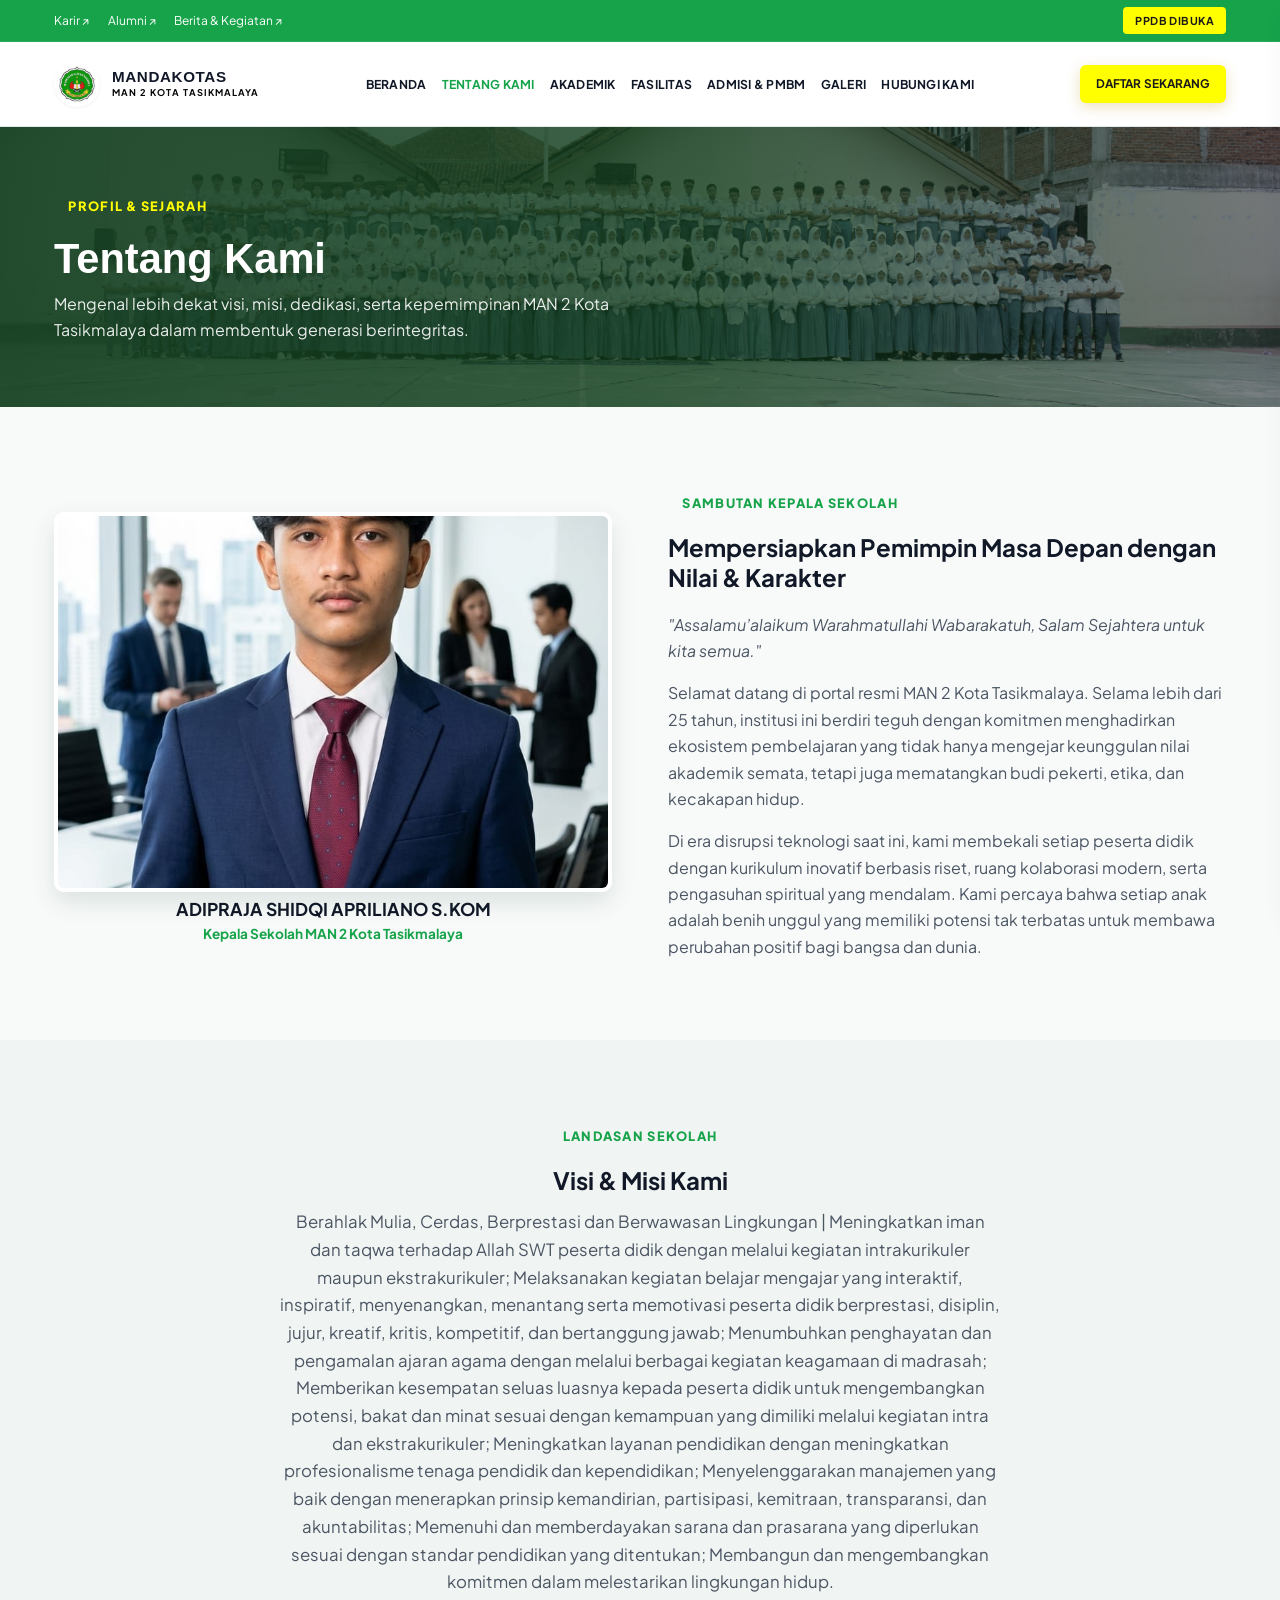
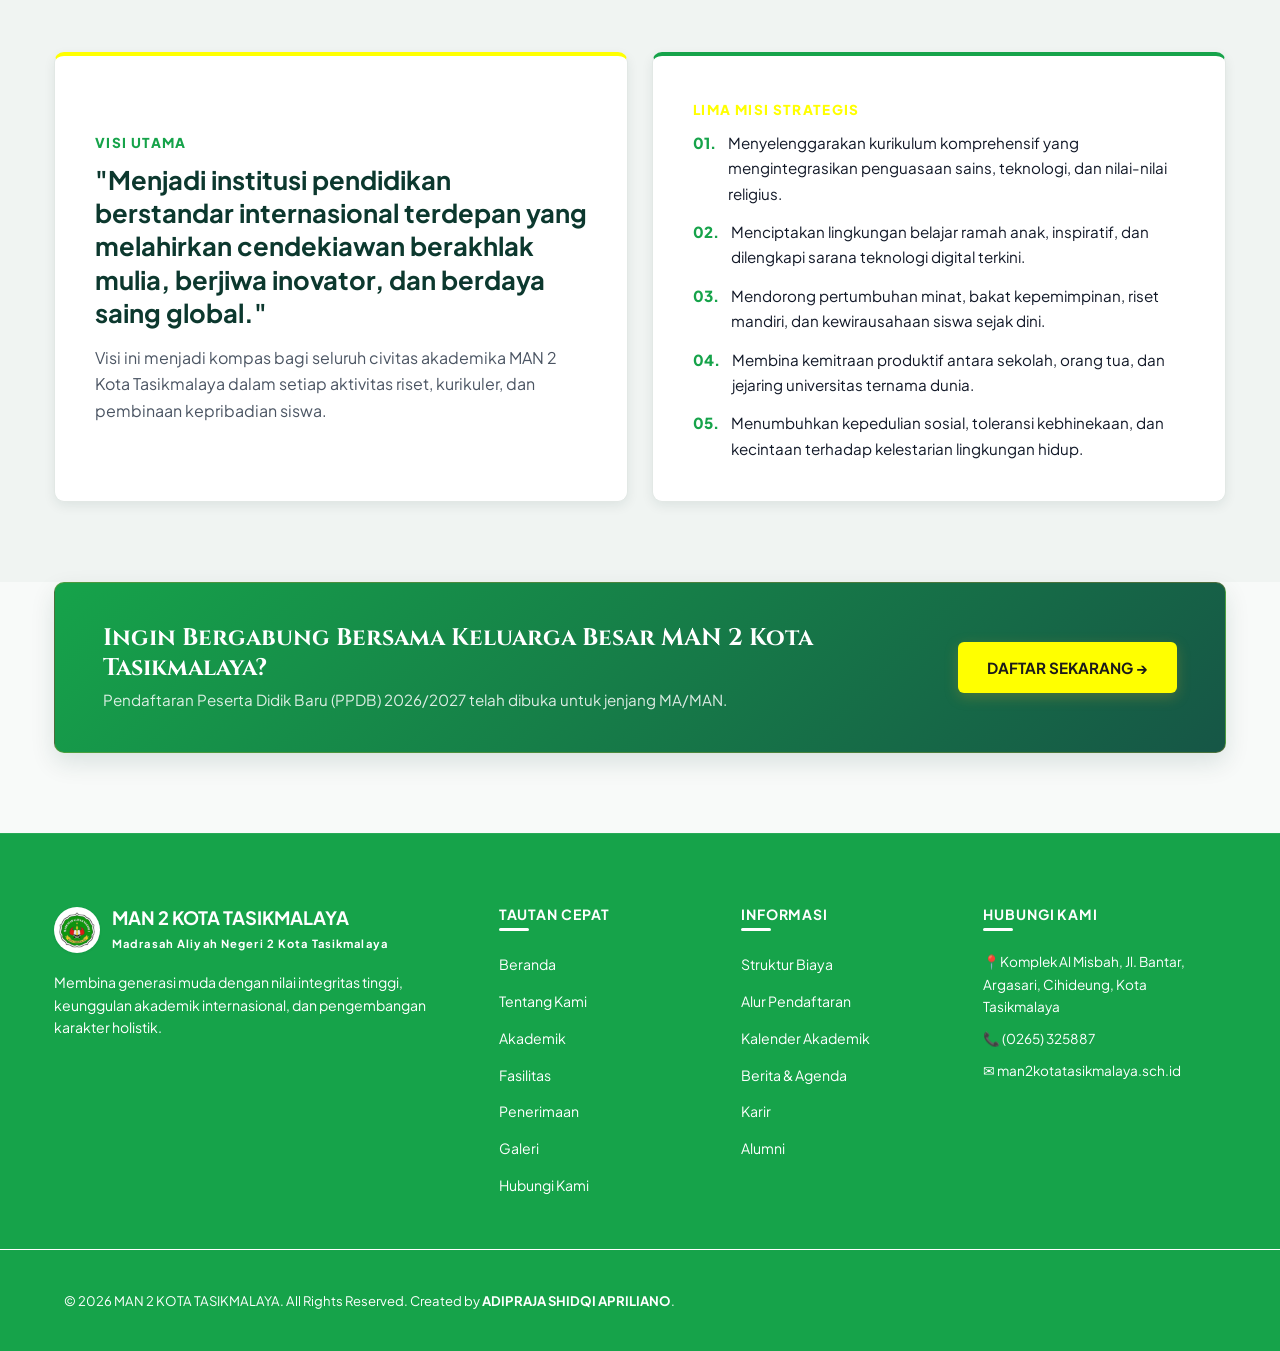
==== about.html @ a09501d5 "Initial commit" ====
<!DOCTYPE html>
<html lang="id">

<head>
  <meta charset="UTF-8">
  <meta name="viewport" content="width=device-width, initial-scale=1.0">
  <title>TENTANG KAMI | MAN 2 KOTA TASIKMALAYA</title>
  <link rel="icon" type="image/x-icon" href="./assets/images/LOGO MAN 2.png">
  <link rel="stylesheet" href="css/style.css">
</head>

<body>

  <!-- Top Bar -->
  <div class="adipraja_topbar">
    <div class="adipraja_container adipraja_topbar_inner">
      <!-- Bagian Kiri -->
      <div class="adipraja_topbar_left">
        <div class="adipraja_topbar_links">
          <a href="./karir.html">Karir ↗</a>
          <a href="./alumni.html">Alumni ↗</a>
          <a href="./galeri.html">Berita & Kegiatan ↗</a>
        </div>
      </div>

      <!-- Bagian Kanan -->
      <div class="adipraja_topbar_right">
        <a href="./penerimaan.html" class="adipraja_topbar_badge">PPDB DIBUKA</a>
      </div>
    </div>
  </div>

  <!-- Header & Navigasi -->
  <header class="adipraja_header" id="adipraja_header">
    <div class="adipraja_container adipraja_navbar">

      <!-- Brand LOGO -->
      <a href="./beranda.html" class="adipraja_brand">
        <div class="logo-icon">
          <img src="./assets/images/LOGO MAN 2.png" alt="LOGO MAN 2">
        </div>
        <div class="adipraja_brand_text">
          <h1>MANDAKOTAS</h1>
          <span>Man 2 Kota Tasikmalaya</span>
        </div>
      </a>

      <!-- Menu Navigasi -->
      <nav class="adipraja_nav_menu">
        <div class="adipraja_nav_item"><a href="./beranda.html" class="adipraja_nav_link">BERANDA</a></div>
        <div class="adipraja_nav_item"><a href="./about.html" class="adipraja_nav_link adipraja_active">TENTANG KAMI</a>
        </div>
        <div class="adipraja_nav_item"><a href="./akademik.html" class="adipraja_nav_link">AKADEMIK</a></div>
        <div class="adipraja_nav_item"><a href="./fasilitas.html" class="adipraja_nav_link">FASILITAS</a></div>
        <div class="adipraja_nav_item"><a href="./penerimaan.html" class="adipraja_nav_link">ADMISI & PMBM</a></div>
        <div class="adipraja_nav_item"><a href="./galeri.html" class="adipraja_nav_link">GALERI</a></div>
        <div class="adipraja_nav_item"><a href="./kontak.html" class="adipraja_nav_link">HUBUNGI KAMI</a></div>
      </nav>

      <div class="adipraja_header_tools">
        <a href="./penerimaan.html" class="adipraja_btn adipraja_btn_accent adipraja_btn_sm">DAFTAR SEKARANG</a>
        <button class="adipraja_mobile_toggle" aria-label="Buka Menu Mobile">
          <svg width="24" height="24" fill="none" stroke="currentColor" viewBox="0 0 24 24">
            <path stroke-width="2" stroke-linecap="round" d="M4 6h16M4 12h16M4 18h16" />
          </svg>
        </button>
      </div>
    </div>
  </header>

  <!-- Mobile Drawer Navigation -->
  <div class="adipraja_drawer_overlay" id="adipraja_drawer_overlay"></div>
  <div class="adipraja_drawer" id="adipraja_mobile_drawer">
    <div class="adipraja_drawer_header">
      <div class="adipraja_brand">
        <div class="logo-icon"><img src="./assets/images/LOGO MAN 2.png" alt="LOGO MAN 2"></div>
        <div class="adipraja_brand_text">
          <h2>MAN 2 KOTA</h2>
          <span>TASIKMALAYA</span>
        </div>
      </div>
      <button id="adipraja_drawer_close" class="adipraja_drawer_close">&times;</button>
    </div>

    <div class="adipraja_drawer_links">
      <a href="./beranda.html" class="adipraja_drawer_link">BERANDA <span>&rarr;</span></a>
      <a href="./about.html" class="adipraja_drawer_link adipraja_active">TENTANG KAMI <span>&rarr;</span></a>
      <a href="./akademik.html" class="adipraja_drawer_link">AKADEMIK <span>&rarr;</span></a>
      <a href="./fasilitas.html" class="adipraja_drawer_link">FASILITAS <span>&rarr;</span></a>
      <a href="./penerimaan.html" class="adipraja_drawer_link">ADMISI & PMBM <span>&rarr;</span></a>
      <a href="./galeri.html" class="adipraja_drawer_link">GALERI <span>&rarr;</span></a>
      <a href="./kontak.html" class="adipraja_drawer_link">HUBUNGI KAMI <span>&rarr;</span></a>
      <a href="./karir.html" class="adipraja_drawer_link">KARIR <span>&rarr;</span></a>
      <a href="./alumni.html" class="adipraja_drawer_link">ALUMNI <span>&rarr;</span></a>
    </div>
  </div>

  <!-- Page Banner -->
  <section class="adipraja_hero" style="min-height:280px;padding:3rem 0;">
    <div class="adipraja_hero_slide adipraja_active" style="background-image: url('./assets/images/1.JPG');">
    </div>
    <div class="adipraja_hero_overlay"></div>
    <div class="adipraja_container" style="position:relative;z-index:2;">
      <span class="adipraja_badge_tag adipraja_badge_hero">PROFIL & SEJARAH</span>
      <h1 class="adipraja_hero_title" style="font-size:2.6rem;margin-bottom:0.5rem;">Tentang Kami</h1>
      <p style="color:#ffffffe6;max-width:600px;">
        Mengenal lebih dekat visi, misi, dedikasi, serta kepemimpinan MAN 2 Kota Tasikmalaya dalam membentuk generasi
        berintegritas.
      </p>
    </div>
  </section>

  <!-- Sambutan Kepala Sekolah -->
  <section class="adipraja_section">
    <div class="adipraja_container">
      <div class="adipraja_welcome_grid">

        <div class="adipraja_welcome_visual">
          <img src="./assets/images/CIO.jpeg" alt="Kepala sekolah MAN 2 Kota Tasikmalaya" class="adipraja_welcome_img">
          <div style="margin-top:1rem;text-align:center;">
            <h4 style="font-size:1.1rem;margin-bottom:0.2rem;">ADIPRAJA SHIDQI APRILIANO S.KOM</h4>
            <p class="adipraja_principal_role">Kepala Sekolah MAN 2 Kota Tasikmalaya</p>
          </div>
        </div>

        <div>
          <span class="adipraja_badge_tag">SAMBUTAN KEPALA SEKOLAH</span>
          <h2 class="adipraja_section_title" style="text-align:left;margin-bottom:1.25rem;">Mempersiapkan Pemimpin Masa
            Depan dengan Nilai & Karakter</h2>
          <p>
            <em>"Assalamu’alaikum Warahmatullahi Wabarakatuh, Salam Sejahtera untuk kita semua."</em>
          </p>
          <p>
            Selamat datang di portal resmi MAN 2 Kota Tasikmalaya. Selama lebih dari 25 tahun, institusi ini berdiri
            teguh dengan komitmen menghadirkan ekosistem pembelajaran yang tidak hanya mengejar keunggulan nilai
            akademik semata, tetapi juga mematangkan budi pekerti, etika, dan kecakapan hidup.
          </p>
          <p>
            Di era disrupsi teknologi saat ini, kami membekali setiap peserta didik dengan kurikulum inovatif berbasis
            riset, ruang kolaborasi modern, serta pengasuhan spiritual yang mendalam. Kami percaya bahwa setiap anak
            adalah benih unggul yang memiliki potensi tak terbatas untuk membawa perubahan positif bagi bangsa dan
            dunia.
          </p>
        </div>
      </div>
    </div>
  </section>

  <!-- Visi & Misi -->
  <section class="adipraja_section adipraja_section_muted">
    <div class="adipraja_container">
      <div class="adipraja_section_header">
        <span class="adipraja_badge_tag">LANDASAN SEKOLAH</span>
        <h2 class="adipraja_section_title">Visi & Misi Kami</h2>
        <p class="adipraja_section_subtitle">Berahlak Mulia, Cerdas, Berprestasi dan Berwawasan Lingkungan |
          Meningkatkan iman dan taqwa terhadap Allah SWT peserta didik dengan melalui kegiatan intrakurikuler maupun
          ekstrakurikuler;
          Melaksanakan kegiatan belajar mengajar yang interaktif, inspiratif, menyenangkan, menantang serta memotivasi
          peserta didik berprestasi, disiplin, jujur, kreatif, kritis, kompetitif, dan bertanggung jawab;
          Menumbuhkan penghayatan dan pengamalan ajaran agama dengan melalui berbagai kegiatan keagamaan di madrasah;
          Memberikan kesempatan seluas luasnya kepada peserta didik untuk mengembangkan potensi, bakat dan minat sesuai
          dengan kemampuan yang dimiliki melalui kegiatan intra dan ekstrakurikuler;
          Meningkatkan layanan pendidikan dengan meningkatkan profesionalisme tenaga pendidik dan kependidikan;
          Menyelenggarakan manajemen yang baik dengan menerapkan prinsip kemandirian, partisipasi, kemitraan,
          transparansi, dan akuntabilitas;
          Memenuhi dan memberdayakan sarana dan prasarana yang diperlukan sesuai dengan standar pendidikan yang
          ditentukan;
          Membangun dan mengembangkan komitmen dalam melestarikan lingkungan hidup.
        </p>
      </div>

      <div class="adipraja_form_grid" style="align-items:stretch;">

        <!-- Visi Card -->
        <div class="adipraja_form_card adipraja_vision_card">
          <span class="adipraja_card_kicker_accent">VISI UTAMA</span>
          <h3 class="adipraja_vision_title">
            "Menjadi institusi pendidikan berstandar internasional terdepan yang melahirkan cendekiawan berakhlak mulia,
            berjiwa inovator, dan berdaya saing global."
          </h3>
          <p>
            Visi ini menjadi kompas bagi seluruh civitas akademika MAN 2 Kota Tasikmalaya dalam setiap aktivitas riset,
            kurikuler, dan pembinaan kepribadian siswa.
          </p>
        </div>

        <!-- Misi Card -->
        <div class="adipraja_form_card adipraja_card_top_primary">
          <span class="adipraja_card_kicker_heading">LIMA MISI STRATEGIS</span>
          <ul style="display:flex;flex-direction:column;gap:0.85rem;margin-top:0.5rem;">
            <li style="display:flex;gap:0.75rem;font-size:0.95rem;">
              <span class="adipraja_mission_number">01.</span>
              <span>Menyelenggarakan kurikulum komprehensif yang mengintegrasikan penguasaan sains, teknologi, dan
                nilai-nilai religius.</span>
            </li>
            <li style="display:flex;gap:0.75rem;font-size:0.95rem;">
              <span class="adipraja_mission_number">02.</span>
              <span>Menciptakan lingkungan belajar ramah anak, inspiratif, dan dilengkapi sarana teknologi digital
                terkini.</span>
            </li>
            <li style="display:flex;gap:0.75rem;font-size:0.95rem;">
              <span class="adipraja_mission_number">03.</span>
              <span>Mendorong pertumbuhan minat, bakat kepemimpinan, riset mandiri, dan kewirausahaan siswa sejak
                dini.</span>
            </li>
            <li style="display:flex;gap:0.75rem;font-size:0.95rem;">
              <span class="adipraja_mission_number">04.</span>
              <span>Membina kemitraan produktif antara sekolah, orang tua, dan jejaring universitas ternama
                dunia.</span>
            </li>
            <li style="display:flex;gap:0.75rem;font-size:0.95rem;">
              <span class="adipraja_mission_number">05.</span>
              <span>Menumbuhkan kepedulian sosial, toleransi kebhinekaan, dan kecintaan terhadap kelestarian lingkungan
                hidup.</span>
            </li>
          </ul>
        </div>
      </div>
    </div>
  </section>

  <!-- CTA Banner -->
  <section class="adipraja_section" style="padding-top:0;">
    <div class="adipraja_container">
      <div class="adipraja_penerimaan_banner">
        <div class="adipraja_penerimaan_banner_left">
          <div class="adipraja_penerimaan_text">
            <h3>Ingin Bergabung Bersama Keluarga Besar MAN 2 Kota Tasikmalaya?</h3>
            <p>Pendaftaran Peserta Didik Baru (PPDB) 2026/2027 telah dibuka untuk jenjang MA/MAN.</p>
          </div>
        </div>
        <a href="./penerimaan.html" class="adipraja_btn adipraja_btn_accent">DAFTAR SEKARANG &rarr;</a>
      </div>
    </div>
  </section>

  <!-- Footer -->
  <footer class="adipraja_footer" id="adipraja_footer">
    <div class="adipraja_container">
      <div class="adipraja_footer_grid">
        <div class="adipraja_footer_brand">
          <div style="display:flex;align-items:center;gap:0.75rem;margin-bottom:1rem;">
            <div class="logo-icon">
              <img src="./assets/images/LOGO MAN 2.png" alt="LOGO MAN 2">
            </div>
            <div>
              <h3 style="margin:0;font-size:1.15rem;">MAN 2 KOTA TASIKMALAYA</h3>
              <span class="adipraja_footer_tagline">Madrasah Aliyah Negeri 2 Kota Tasikmalaya</span>
            </div>
          </div>
          <p>Membina generasi muda dengan nilai integritas tinggi, keunggulan akademik internasional, dan pengembangan
            karakter holistik.</p>
        </div>

        <div>
          <h4 class="adipraja_footer_title">TAUTAN CEPAT</h4>
          <ul class="adipraja_footer_links">
            <li><a href="./beranda.html">Beranda</a></li>
            <li><a href="./about.html">Tentang Kami</a></li>
            <li><a href="./akademik.html">Akademik</a></li>
            <li><a href="./fasilitas.html">Fasilitas</a></li>
            <li><a href="./penerimaan.html">Penerimaan</a></li>
            <li><a href="./galeri.html">Galeri</a></li>
            <li><a href="./kontak.html">Hubungi Kami</a></li>
          </ul>
        </div>

        <div>
          <h4 class="adipraja_footer_title">INFORMASI</h4>
          <ul class="adipraja_footer_links">
            <li><a href="./penerimaan.html">Struktur Biaya</a></li>
            <li><a href="./penerimaan.html">Alur Pendaftaran</a></li>
            <li><a href="./akademik.html">Kalender Akademik</a></li>
            <li><a href="./galeri.html">Berita & Agenda</a></li>
            <li><a href="./karir.html">Karir</a></li>
            <li><a href="./alumni.html">Alumni</a></li>
          </ul>
        </div>

        <div>
          <h4 class="adipraja_footer_title">HUBUNGI KAMI</h4>
          <p style="font-size:0.85rem;color:#ffffff;margin-bottom:0.6rem;">&#128205;Komplek Al Misbah, Jl. Bantar,
            Argasari, Cihideung, Kota Tasikmalaya</p>
          <p style="font-size:0.85rem;color:#ffffff;margin-bottom:0.6rem;">&#128222; (0265) 325887</p>
          <p style="font-size:0.85rem;color:#ffffff;">&#9993; man2kotatasikmalaya.sch.id</p>
        </div>
      </div>
    </div>

    <div class="adipraja_footer_bottom">
      <div class="adipraja_container adipraja_footer_bottom_inner">
        <div>&copy; 2026 MAN 2 KOTA TASIKMALAYA. All Rights Reserved. Created by <strong>ADIPRAJA SHIDQI
            APRILIANO</strong>.</div>
      </div>
    </div>
  </footer>

  <!-- Form Success Modal -->
  <div class="adipraja_modal_backdrop" id="adipraja_success_modal">
    <div class="adipraja_modal_box">
      <div class="adipraja_modal_icon">&#10004;</div>
      <h3 id="adipraja_modal_title" style="margin-bottom:0.75rem;">Berhasil!</h3>
      <p id="adipraja_modal_msg" class="adipraja_modal_message"></p>
      <button class="adipraja_btn adipraja_btn_primary" id="adipraja_modal_close_btn">Tutup</button>
    </div>
  </div>

  <script src="js/script.js"></script>
</body>

</html>
---- css/style.css ----
/*  GOOGLE FONTS */
@import url('https://fonts.googleapis.com/css2?family=Plus+Jakarta+Sans:wght@300;400;500;600;700;800&family=Cinzel:wght@600;700;800&display=swap');

/* RESET DASAR */
*,
*::before,
*::after {
  box-sizing: border-box;
  margin: 0;
  padding: 0;
}

html {
  scroll-behavior: smooth;
}

body {
  font-family: 'Plus Jakarta Sans', -apple-system, BlinkMacSystemFont, "Segoe UI", Roboto, sans-serif;
  background-color: #f8faf9;
  color: #111827;
  line-height: 1.65;
  transition: all 0.25s ease;
  overflow-x: hidden;
  display: flex;
  flex-direction: column;
  min-height: 100vh;
}

h1,
h2,
h3,
h4,
h5,
h6 {
  color: #111827;
  line-height: 1.25;
  font-weight: 700;
}

.adipraja_serif {
  font-family: 'Cinzel', serif;
}

p {
  color: #4b5563;
  margin-bottom: 1rem;
}

p:last-child {
  margin-bottom: 0;
}

a {
  color: #16a34a;
  text-decoration: none;
  transition: all 0.25s ease;
}

a:hover {
  color: #c1c42b;
}

img {
  max-width: 100%;
  height: auto;
  display: block;
}

ul,
ol {
  list-style: none;
}

/* CONTAINER & LAYOUT UTILITIES */
.adipraja_container {
  width: 100%;
  max-width: 1220px;
  margin-left: auto;
  margin-right: auto;
  padding-left: 1.5rem;
  padding-right: 1.5rem;
}

.adipraja_section {
  padding: 5rem 0;
  position: relative;
}

.adipraja_section_muted {
  background-color: #f0f4f2;
}

.adipraja_section_header {
  text-align: center;
  max-width: 720px;
  margin: 0 auto 3.5rem;
}

.adipraja_badge_tag {
  display: inline-block;
  font-size: 0.8rem;
  font-weight: 800;
  text-transform: uppercase;
  letter-spacing: 0.1em;
  color: #16a34a;
  padding: 0.35rem 0.9rem;
  border-radius: 9999px;
  margin-bottom: 0.75rem;
}

.adipraja_section_title {
  font-size: 10;
  margin-bottom: 0.85rem;
  font-weight: 700;
}

.adipraja_section_subtitle {
  font-size: 1.05rem;
  color: #4b5563;
}

/* TOMBOL (BUTTONS)  */
.adipraja_btn {
  display: inline-flex;
  align-items: center;
  justify-content: center;
  gap: 0.5rem;
  padding: 0.75rem 1.75rem;
  font-size: 0.95rem;
  font-weight: 700;
  border-radius: 6px;
  border: 1px solid transparent;
  cursor: pointer;
  transition: all 0.25s ease;
  text-decoration: none;
  white-space: nowrap;
}

.adipraja_btn_primary {
  background: #16a34a;
  color: #ffffff;
  box-shadow: 0 4px 14px #0c382e40;
}

.adipraja_btn_primary:hover {
  background: #165646;
  color: #ffffff;
  transform: translateY(-2px);
  box-shadow: 0 6px 18px #95970059;
}

.adipraja_btn_accent {
  background: #Ffff00;
  color: #1b1a1a;
  box-shadow: 0 4px 14px #c59b274d;
}

.adipraja_btn_accent:hover {
  background: #ccc016;
  color: #1b1a1a;
  transform: translateY(-2px);
  box-shadow: 0 6px 18px #c59b2766;
}

.adipraja_btn_outline {
  background: transparent;
  border: 2px solid #ffffff;
  color: #ffffff;
}

.adipraja_btn_outline:hover {
  background: #ffffff;
  color: #16a34a;
  transform: translateY(-2px);
}

.adipraja_btn_outline_dark {
  background: transparent;
  border: 2px solid #e2e8e5;
  color: #111827;
}

.adipraja_btn_outline_dark:hover {
  border-color: #16a34a;
  color: #16a34a;
  background: #e8f3ef;
}

.adipraja_btn_sm {
  padding: 0.45rem 1.1rem;
  font-size: 0.85rem;
}


/* TOP BAR */
.adipraja_topbar {
  background: #16a34a;
  color: #ffffffd9;
  font-size: 0.75rem;
  padding: 0.45rem 0;
  border-bottom: 1px solid #ffffff14;
}

.adipraja_topbar_inner {
  display: flex;
  justify-content: space-between;
  align-items: center;
  flex-wrap: nowrap;
  gap: 1.5rem;
}

.adipraja_topbar_left,
.adipraja_topbar_right {
  display: flex;
  align-items: center;
  flex-wrap: nowrap;
}

.adipraja_topbar_left {
  gap: 1.15rem;
  flex: 1 1 auto;
  min-width: 0;
  overflow: hidden;
}

.adipraja_topbar_right {
  gap: 1rem;
  flex: 0 0 auto;
}

.adipraja_topbar_item {
  display: flex;
  align-items: center;
  gap: 0.45rem;
  color: #1b1a1a;
  min-width: 0;
  white-space: nowrap;
}

.adipraja_topbar_item svg {
  color: #Ffff00;
  flex-shrink: 0;
}

.adipraja_topbar_left .adipraja_topbar_item+.adipraja_topbar_item {
  padding-left: 1.1rem;
  border-left: 1px solid #ffffff24;
}

/* Alamat panjang dipotong rapi dengan elipsis, tetap satu baris */
.adipraja_topbar_left .adipraja_topbar_item:last-child {
  min-width: 0;
  overflow: hidden;
}

.adipraja_topbar_left .adipraja_topbar_item:last-child span {
  display: block;
  min-width: 0;
  overflow: hidden;
  text-overflow: ellipsis;
  white-space: nowrap;
}

.adipraja_topbar_links {
  display: flex;
  align-items: center;
  gap: 1.1rem;
}

.adipraja_topbar_links a {
  color: #ffffff;
  font-size: 0.75rem;
  white-space: nowrap;
}

.adipraja_topbar_links a:hover {
  color: #c1c42b;
}

.adipraja_topbar_badge {
  background: #Ffff00;
  color: #1b1a1a;
  padding: 0.28rem 0.75rem;
  font-weight: 700;
  font-size: 0.68rem;
  letter-spacing: 0.04em;
  white-space: nowrap;
  border-radius: 4px;
}

.adipraja_topbar_badge:hover {
  background: #c1c42b;
  color: #1b1a1a;
}


/* MAIN NAVIGATION HEADER */
.adipraja_header {
  position: sticky;
  top: 0;
  z-index: 1000;
  background: #fffffff5;
  backdrop-filter: blur(10px);
  -webkit-backdrop-filter: blur(10px);
  border-bottom: 1px solid #e2e8e5;
  transition: all 0.25s ease;
}

.adipraja_header.adipraja_scrolled {
  box-shadow: 0 4px 12px #0c382e14;
}

.adipraja_navbar {
  display: flex;
  align-items: center;
  justify-content: space-between;
  gap: 0.9rem;
  height: 84px;
}

/* Logo & Brand */
.adipraja_brand {
  display: flex;
  align-items: center;
  gap: 0.75rem;
  text-decoration: none;
  flex-shrink: 0;
}

.logo-icon {
  width: 46px;
  height: 46px;
  flex-shrink: 0;
  padding: 3px;
  background: #ffffff;
  border: #ffffff;
  border-radius: 9999px;
  display: flex;
  align-items: center;
  justify-content: center;
  overflow: hidden;
  box-shadow: 0 1px 3px #0000000f;
}

.logo-icon img {
  width: 100%;
  height: 100%;
  object-fit: contain;
}

.adipraja_logo_crest {
  width: 48px;
  height: 48px;
  background: linear-gradient(135deg, #16a34a, #165646);
  border: 2px solid #c1c42b;
  border-radius: 6px;
  display: flex;
  align-items: center;
  justify-content: center;
  color: #c1c42b;
  font-weight: 800;
  font-size: 1.5rem;
  box-shadow: 0 1px 3px #0000000f;
  flex-shrink: 0;
}

.adipraja_brand_text h1,
.adipraja_brand_text h2 {
  font-size: 0.95rem;
  font-weight: 900;
  letter-spacing: 0.04em;
  line-height: 1.15;
  font-family: sans-serif;
}

.adipraja_brand_text span {
  display: block;
  font-size: 0.58rem;
  font-weight: 700;
  color: #050505;
  letter-spacing: 0.11em;
  text-transform: uppercase;
  white-space: nowrap;
}

/* Menu Navigasi  */
.adipraja_nav_menu {
  display: flex;
  align-items: center;
  gap: 0.95rem;
  flex: 0 1 auto;
}

.adipraja_nav_item {
  position: relative;
}

.adipraja_nav_link {
  font-size: 0.76rem;
  font-weight: 700;
  text-transform: uppercase;
  letter-spacing: 0.02em;
  color: #111827;
  padding: 0.5rem 0;
  position: relative;
  white-space: nowrap;
  display: inline-block;
}

.adipraja_nav_link::after {
  content: '';
  position: absolute;
  bottom: 0;
  left: 0;
  width: 0;
  height: 2.5px;
  transition: width 0.25s ease;
  border-radius: 9999px;
}

.adipraja_nav_link:hover,
.adipraja_nav_link.adipraja_active {
  color: #16a34a;
}

.adipraja_nav_link:hover::after,
.adipraja_nav_link.adipraja_active::after {
  width: 100%;
}

.adipraja_header_tools {
  display: flex;
  align-items: center;
  gap: 0.65rem;
  flex-shrink: 0;
}

.adipraja_header_tools .adipraja_btn {
  padding: 0.5rem 0.9rem;
  font-size: 0.74rem;
  letter-spacing: 0.01em;
}

.adipraja_mobile_toggle {
  display: none;
  background: none;
  border: none;
  color: #111827;
  font-size: 1.5rem;
  cursor: pointer;
  padding: 0.4rem;
}

/* Mobile Drawer Navigasi */
.adipraja_drawer_overlay {
  display: none;
  position: fixed;
  inset: 0;
  background: #0000008c;
  backdrop-filter: blur(4px);
  z-index: 1500;
  opacity: 0;
  transition: opacity 0.3s ease;
}

.adipraja_drawer {
  position: fixed;
  top: 0;
  right: -300px;
  width: 280px;
  height: 100vh;
  background: #ffffff;
  z-index: 1600;
  padding: 2rem 1.5rem;
  box-shadow: 0 20px 35px #0c382e29;
  transition: right 0.3s ease;
  display: flex;
  flex-direction: column;
  overflow-y: auto;
}

.adipraja_drawer.adipraja_open {
  right: 0;
}

.adipraja_drawer_overlay.adipraja_open {
  display: block;
  opacity: 1;
}

.adipraja_drawer_header {
  display: flex;
  justify-content: space-between;
  align-items: center;
  gap: 0.75rem;
  padding-bottom: 1.25rem;
  border-bottom: 1px solid #e2e8e5;
  margin-bottom: 1.5rem;
}

.adipraja_drawer .logo-icon {
  width: 40px;
  height: 40px;
}

.adipraja_drawer .adipraja_brand_text h2 {
  font-size: 0.95rem;
  letter-spacing: 0.03em;
}

.adipraja_drawer .adipraja_brand_text span {
  font-size: 0.58rem;
  letter-spacing: 0.1em;
}

.adipraja_drawer_links {
  display: flex;
  flex-direction: column;
  gap: 0.75rem;
}

.adipraja_drawer_link {
  font-size: 1rem;
  font-weight: 700;
  color: #111827;
  padding: 0.6rem 0;
  border-bottom: 1px solid #edf2ef;
  display: flex;
  justify-content: space-between;
  align-items: center;
}

.adipraja_drawer_link.adipraja_active {
  color: #c1c42b;
}


/* HERO SECTION & CAROUSEL */
.adipraja_hero {
  position: relative;
  background-color: #07241d;
  color: #ffffff;
  min-height: 560px;
  display: flex;
  align-items: center;
  overflow: hidden;
}

.adipraja_hero_slide {
  position: absolute;
  inset: 0;
  background-size: cover;
  background-position: center;
  opacity: 0;
  transition: opacity 1s ease-in-out;
}

.adipraja_hero_slide.adipraja_active {
  opacity: 1;
}

.adipraja_hero_overlay {
  position: absolute;
  inset: 0;
  background: linear-gradient(90deg, #174222eb 0%, #0c3812bf 55%, #00000066 100%);
  z-index: 1;
}

.adipraja_hero_subtitle {
  font-size: 14px;
  font-weight: 500;
  color: #ffffffd9;
  margin-bottom: 40px;
  letter-spacing: 0.5px;
}

.adipraja_hero_content {
  position: relative;
  z-index: 2;
  max-width: 680px;
  padding: 5rem 0;
}

.adipraja_hero_title {
  font-family: sans-serif;
  font-size: clamp(2.4rem, 4.5vw, 3.8rem);
  font-weight: 650;
  line-height: 1.15;
  color: #ffffff;
  margin-bottom: 1.25rem;
}

.adipraja_hero_title span {
  color: #c1c42b;
}

.adipraja_hero_desc {
  font-size: 1.12rem;
  color: #ffffffe6;
  margin-bottom: 2.25rem;
  line-height: 1.7;
}

.adipraja_carousel_arrow {
  position: absolute;
  top: 50%;
  transform: translateY(-50%);
  z-index: 3;
  width: 48px;
  height: 48px;
  border-radius: 9999px;
  background: #ffffff33;
  border: 1px solid #ffffff4d;
  color: #ffffff;
  display: flex;
  align-items: center;
  justify-content: center;
  cursor: pointer;
  transition: all 0.25s ease;
}

.adipraja_carousel_arrow:hover {
  background: #c1c42b;
  border-color: #c1c42b;
}

.adipraja_carousel_prev {
  left: 1.5rem;
}

.adipraja_carousel_next {
  right: 1.5rem;
}

.adipraja_carousel_dots {
  position: absolute;
  bottom: 1.75rem;
  left: 50%;
  transform: translateX(-50%);
  z-index: 3;
  display: flex;
  gap: 0.5rem;
}

.adipraja_dot {
  width: 12px;
  height: 12px;
  border-radius: 9999px;
  background: #ffffff66;
  cursor: pointer;
  transition: all 0.25s ease;
}

.adipraja_dot.adipraja_active {
  background: #c1c42b;
  width: 28px;
}

/* FLOATING KEY FEATURES BAR */
.adipraja_features_bar {
  margin-top: -40px;
  position: relative;
  z-index: 10;
  margin-bottom: 3rem;
}

.adipraja_features_bar_grid {
  display: grid;
  grid-template-columns: repeat(5, minmax(0, 1fr));
  align-items: stretch;
  width: 100%;
}

.adipraja_feature_icon {
  width: 44px;
  height: 44px;
  color: #16a34a;
  margin-bottom: 0.75rem;
}

.adipraja_feature_title {
  font-size: 0.95rem;
  font-weight: 700;
  color: #111827;
  margin-bottom: 0.25rem;
}

.adipraja_feature_desc {
  font-size: 0.78rem;
  color: #4b5563;
  line-height: 1.4;
  margin: 0;
}


/* WELCOME / PROFIL SINGKAT SECTION */
.adipraja_welcome_grid {
  display: grid;
  grid-template-columns: 1fr 1fr;
  gap: 3.5rem;
  align-items: center;
}

.adipraja_welcome_visual {
  position: relative;
}

.adipraja_welcome_img {
  border-radius: 10px;
  box-shadow: 0 10px 25px #0c382e1f;
  border: 4px solid #ffffff;
  width: 100%;
  height: 380px;
  object-fit: cover;
  transform: translateY(10px);
}

.adipraja_welcome_content h4 {
  color: #16a34a;
  font-size: 0.88rem;
  text-transform: uppercase;
  letter-spacing: 0.1em;
  margin-bottom: 0.5rem;
}

.adipraja_welcome_content h2 {
  font-family: sans-serif;
  font-size: 2.2rem;
  margin-bottom: 1.25rem;
}

.adipraja_stats_row {
  display: grid;
  grid-template-columns: repeat(4, minmax(0, 1fr));
  gap: 1rem;
  margin: 2rem 0;
  padding: 1.5rem 0;
  border-top: 1px solid #e2e8e5;
  border-bottom: 1px solid #e2e8e5;
}

.adipraja_stat_item {
  text-align: center;
}

.adipraja_stat_number {
  font-size: 1.8rem;
  font-weight: 800;
  color: #16a34a;
  line-height: 1.1;
  font-family: 'Cinzel', serif;
}

.adipraja_stat_title {
  font-size: 0.78rem;
  font-weight: 600;
  color: #4b5563;
  text-transform: uppercase;
}


/* AKADEMIK / KURIKULUM GRID */
.adipraja_akademik_layout {
  display: grid;
  grid-template-columns: 2fr 1fr;
  gap: 2rem;
  align-items: stretch;
}

.adipraja_akademik_grid {
  display: grid;
  grid-template-columns: repeat(2, minmax(0, 1fr));
  gap: 1.5rem;
}

.adipraja_akademik_card {
  background: #ffffff;
  border: 1px solid #e2e8e5;
  border-radius: 10px;
  padding: 1.75rem;
  box-shadow: 0 1px 3px #0000000f;
  transition: all 0.25s ease;
  display: flex;
  flex-direction: column;
}

.adipraja_akademik_card:hover {
  transform: translateY(-4px);
  border-color: #16a34a;
  box-shadow: 0 4px 12px #0c382e14;
}

.adipraja_card_icon {
  width: 48px;
  height: 48px;
  background: #e8f3ef;
  border-radius: 6px;
  color: #16a34a;
  display: flex;
  align-items: center;
  justify-content: center;
  margin-bottom: 1rem;
}

.adipraja_akademik_title {
  font-size: 1.15rem;
  font-weight: 700;
  margin-bottom: 0.5rem;
}

.adipraja_side_promo {
  background: #16a34a;
  color: #ffffff;
  border-radius: 10px;
  overflow: hidden;
  display: flex;
  flex-direction: column;
  box-shadow: 0 10px 25px #0c382e1f;
}

.adipraja_side_promo_img {
  width: 100%;
  height: 220px;
  object-fit: cover;
}

.adipraja_side_promo_body {
  padding: 1.75rem;
  text-align: center;
  flex-grow: 1;
  display: flex;
  flex-direction: column;
  justify-content: center;
}

.adipraja_side_promo_body h3 {
  color: #ffffff;
  font-size: 1.3rem;
  margin-bottom: 0.5rem;
}

.adipraja_side_promo_body p {
  color: #ffffffd9;
  font-size: 0.9rem;
  margin: 0;
}


/* FASILITAS GRID */
.adipraja_fasilitas_grid {
  display: grid;
  grid-template-columns: repeat(4, minmax(0, 1fr));
  gap: 1.5rem;
  margin-bottom: 2rem;
}

.adipraja_facility_card {
  background: #ffffff;
  border: 1px solid #e2e8e5;
  border-radius: 10px;
  overflow: hidden;
  box-shadow: 0 1px 3px #0000000f;
  transition: all 0.25s ease;
}

.adipraja_facility_card:hover {
  transform: translateY(-5px);
  box-shadow: 0 10px 25px #0c382e1f;
}

.adipraja_facility_img_wrap {
  position: relative;
  height: 180px;
  overflow: hidden;
}

.adipraja_facility_img_wrap img {
  width: 100%;
  height: 100%;
  object-fit: cover;
  transition: transform 0.4s ease;
}

.adipraja_facility_card:hover .adipraja_facility_img_wrap img {
  transform: scale(1.08);
}

.adipraja_facility_body {
  padding: 1.25rem;
}

.adipraja_facility_title {
  font-size: 1.05rem;
  margin-bottom: 0.35rem;
}

.adipraja_facility_text {
  font-size: 0.85rem;
  color: #4b5563;
  line-height: 1.5;
  margin: 0;
}


/* KEHIDUPAN SISWA / GALERI ROW */
.adipraja_galeri_row {
  display: grid;
  grid-template-columns: repeat(5, minmax(0, 1fr));
  gap: 1rem;
  margin-bottom: 2rem;
}

.adipraja_galeri_thumb {
  height: 160px;
  border-radius: 6px;
  overflow: hidden;
  position: relative;
  cursor: pointer;
  box-shadow: 0 1px 3px #0000000f;
}

.adipraja_galeri_thumb img {
  width: 100%;
  height: 100%;
  object-fit: cover;
  transition: transform 0.3s ease;
}

.adipraja_galeri_thumb:hover img {
  transform: scale(1.1);
}

.adipraja_galeri_overlay {
  position: absolute;
  inset: 0;
  background: #0c382eb3;
  display: flex;
  align-items: center;
  justify-content: center;
  color: #ffffff;
  opacity: 0;
  transition: opacity 0.25s ease;
  font-size: 1.2rem;
}

.adipraja_galeri_thumb:hover .adipraja_galeri_overlay {
  opacity: 1;
}


/* PENERIMAAN BANNER CTA */
.adipraja_penerimaan_banner {
  background: linear-gradient(135deg, #16a34a 0%, #165646 100%);
  color: #ffffff;
  border-radius: 10px;
  padding: 2.5rem 3rem;
  display: flex;
  align-items: center;
  justify-content: space-between;
  gap: 2rem;
  box-shadow: 0 10px 25px #0c382e1f;
  border: 1px solid #c59b274d;
}

.adipraja_penerimaan_banner_left {
  display: flex;
  align-items: center;
  gap: 1.5rem;
}

.adipraja_penerimaan_icon {
  width: 60px;
  height: 60px;
  color: #c1c42b;
  flex-shrink: 0;
}

.adipraja_penerimaan_text h3 {
  color: #ffffff;
  font-size: 1.5rem;
  margin-bottom: 0.25rem;
  font-family: 'Cinzel', serif;
}

.adipraja_penerimaan_text p {
  color: #ffffffd9;
  margin: 0;
  font-size: 0.95rem;
}

/*FILTER & LIGHTBOX UNTUK GALERI PAGE */
.adipraja_filter_btns {
  display: flex;
  justify-content: center;
  gap: 0.75rem;
  flex-wrap: wrap;
  margin-bottom: 2.5rem;
}

.adipraja_filter_btn {
  background: #ffffff;
  border: 1px solid #e2e8e5;
  color: #111827;
  padding: 0.5rem 1.25rem;
  border-radius: 9999px;
  font-size: 0.9rem;
  font-weight: 600;
  cursor: pointer;
  transition: all 0.25s ease;
}

.adipraja_filter_btn:hover,
.adipraja_filter_btn.adipraja_active {
  background: #16a34a;
  border-color: #16a34a;
  color: #ffffff;
}

.adipraja_galeri_grid_full {
  display: grid;
  grid-template-columns: repeat(auto-fill, minmax(280px, 1fr));
  gap: 1.5rem;
}

/* Lightbox Modal */
.adipraja_lightbox {
  display: none;
  position: fixed;
  inset: 0;
  background: #041410f2;
  z-index: 2500;
  align-items: center;
  justify-content: center;
  padding: 2rem;
  flex-direction: column;
}

.adipraja_lightbox.adipraja_show {
  display: flex;
}

.adipraja_lightbox_img {
  max-width: 90vw;
  max-height: 80vh;
  border-radius: 6px;
  box-shadow: 0 10px 30px #00000080;
  border: 3px solid #c1c42b;
}

.adipraja_lightbox_caption {
  color: #ffffff;
  margin-top: 1rem;
  font-size: 1.1rem;
  font-weight: 600;
  text-align: center;
}

.adipraja_lightbox_close {
  position: absolute;
  top: 1.5rem;
  right: 1.5rem;
  background: #ffffff26;
  border: none;
  color: #ffffff;
  width: 44px;
  height: 44px;
  border-radius: 9999px;
  font-size: 1.5rem;
  cursor: pointer;
  transition: all 0.25s ease;
  display: flex;
  align-items: center;
  justify-content: center;
}

.adipraja_lightbox_close:hover {
  background: #dc2626;
}

/* FORM INPUTAN KONTAK & PPDB */
.adipraja_form_card {
  background: #ffffff;
  border: 1px solid #e2e8e5;
  border-radius: 10px;
  padding: 2.5rem;
  box-shadow: 0 4px 12px #0c382e14;
}

.adipraja_form_grid {
  display: grid;
  grid-template-columns: repeat(2, minmax(0, 1fr));
  gap: 1.5rem;
}

.adipraja_form_group {
  display: flex;
  flex-direction: column;
  gap: 0.4rem;
}

.adipraja_form_full {
  grid-column: 1 / -1;
}

.adipraja_form_label {
  font-size: 0.9rem;
  font-weight: 700;
  color: #111827;
}

.adipraja_form_req {
  color: #dc2626;
}

.adipraja_form_control {
  width: 100%;
  padding: 0.75rem 1rem;
  font-size: 0.95rem;
  font-family: inherit;
  color: #111827;
  background-color: #f8faf9;
  border: 1px solid #e2e8e5;
  border-radius: 6px;
  outline: none;
  transition: all 0.25s ease;
}

.adipraja_form_control:focus {
  border-color: #16a34a;
  background-color: #ffffff;
  box-shadow: 0 0 0 3px #0c382e26;
}

textarea.adipraja_form_control {
  min-height: 120px;
  resize: vertical;
}

/* Pop-up Modal Sukses Form */
.adipraja_modal_backdrop {
  display: none;
  position: fixed;
  inset: 0;
  background: #00000099;
  backdrop-filter: blur(4px);
  z-index: 3000;
  align-items: center;
  justify-content: center;
  padding: 1.5rem;
}

.adipraja_modal_backdrop.adipraja_show {
  display: flex;
}

.adipraja_modal_box {
  background: #ffffff;
  border-radius: 10px;
  max-width: 500px;
  width: 100%;
  padding: 2.5rem;
  text-align: center;
  box-shadow: 0 20px 35px #0c382e29;
  border-top: 5px solid #c1c42b;
}

.adipraja_modal_icon {
  width: 64px;
  height: 64px;
  background: #e8f3ef;
  color: #16a34a;
  border-radius: 9999px;
  display: flex;
  align-items: center;
  justify-content: center;
  font-size: 2rem;
  margin: 0 auto 1.25rem;
}

/* FAQ ACCORDION */
.adipraja_faq_list {
  max-width: 820px;
  margin: 0 auto;
  display: flex;
  flex-direction: column;
  gap: 1rem;
}

.adipraja_faq_item {
  background: #ffffff;
  border: 1px solid #e2e8e5;
  border-radius: 6px;
  overflow: hidden;
  transition: all 0.25s ease;
}

.adipraja_faq_btn {
  width: 100%;
  padding: 1.25rem 1.5rem;
  background: none;
  border: none;
  text-align: left;
  display: flex;
  align-items: center;
  justify-content: space-between;
  cursor: pointer;
  font-size: 1.05rem;
  font-weight: 700;
  color: #111827;
}

.adipraja_faq_icon {
  font-size: 1.25rem;
  color: #c1c42b;
  transition: transform 0.3s ease;
}

.adipraja_faq_item.adipraja_active .adipraja_faq_icon {
  transform: rotate(45deg);
}

.adipraja_faq_content {
  max-height: 0;
  overflow: hidden;
  transition: max-height 0.3s ease;
  padding: 0 1.5rem;
}

.adipraja_faq_item.adipraja_active .adipraja_faq_content {
  padding-bottom: 1.25rem;
}

/* FOOTER */
.adipraja_footer {
  background: #16a34a;
  color: #cbd5e1;
  padding-top: 4.5rem;
  margin-top: auto;
  border-top: 1px solid #ffffff14;
}

.adipraja_footer_grid {
  display: grid;
  grid-template-columns: 2fr 1fr 1fr 1.2fr;
  gap: 40px;
  padding-bottom: 40px;
  min-width: 0;
}

.adipraja_footer_brand h3 {
  color: #ffffff;
  font-size: 1.15rem;
  margin-bottom: 0.25rem;
}

.adipraja_footer_tagline {
  font-size: 0.8rem;
  color: #cddc39;
}

.adipraja_footer_brand p {
  color: #ffffff;
  font-size: 0.88rem;
  line-height: 1.6;
  margin-top: 1rem;
}

.adipraja_footer_title {
  color: #ffffff;
  font-size: 14px;
  font-weight: 700;
  text-transform: uppercase;
  letter-spacing: 0.9px;
  margin-bottom: 20px;
  position: relative;
  padding-bottom: 8px;
}

/* Garis strip kuning di bawah judul footer */
.adipraja_footer_title::after {
  content: "";
  position: absolute;
  left: 0;
  bottom:0;
  width: 30px;
  height: 3px;
  background-color: #ffffff;
  border-radius: 2px;
}

.adipraja_footer_links {
  list-style: none;
  padding: 0;
  margin: 0;
}

.adipraja_footer_links li {
  margin-bottom: 0.65rem;
}

.adipraja_footer_links a {
  color: #ffffff;
  font-size: 0.88rem;
  text-decoration: none;
  transition: color 0.2s ease, padding-left 0.2s ease;
}

.adipraja_footer_links a:hover {
  color: #Ffff00;
  padding-left: 4px;
}

.adipraja_footer_bottom {
  border-top: 1px solid #ffffff;
  padding-bottom: 70px;
  font-size: 0.82rem;
  color: #ffffff;
  padding: 40px;
}

.adipraja_footer_bottom_inner {
  display: flex;
  justify-content: space-between;
  align-items: center;
  flex-wrap: wrap;
  gap: 1rem;
}

/*KELAS BANTU (UTILITY) - PENGGANTI STYLE INLINE */

/* Tombol X penutup menu mobile (drawer) */
.adipraja_drawer_close {
  background: none;
  border: none;
  font-size: 1.5rem;
  cursor: pointer;
  color: #111827;
}

/* Badge/label kecil di atas judul hero (latar transparan) */
.adipraja_badge_hero {
  color: #Ffff00;
}

/* Teks kecil emas di bagian bawah footer (nama madrasah) */
.adipraja_footer_tagline {
  font-size: 0.7rem;
  color: #ffffff;
  letter-spacing: 0.1em;
  font-weight: 700;
}

/* Judul kecil di dalam kartu program / ekstrakurikuler */
.adipraja_program_title {
  color: #0c382e;
  margin-bottom: 0.4rem;
}

/* Pesan di dalam modal sukses form */
.adipraja_modal_message {
  margin-bottom: 1.5rem;
  color: #4b5563;
}

/* Nomor urut misi (01, 02, dst.) */
.adipraja_mission_number {
  color: #16a34a;
  font-weight: 800;
}

/* Label tebal di kartu kontak (Alamat, Telepon, Email, Jam) */
.adipraja_contact_label {
  display: block;
  font-size: 1.05rem;
  color: #0c382e;
}

/* Ikon emoji beasiswa prestasi */
.adipraja_scholarship_icon {
  font-size: 1.5rem;
  color: #c1c42b;
}

/* Keterangan periode pada kartu gelombang PPDB */
.adipraja_phase_period {
  font-size: 0.88rem;
  color: #4b5563;
  margin-bottom: 0.3rem;
}

/* Daftar poin di dalam kartu program */
.adipraja_card_list {
  font-size: 0.85rem;
  color: #4b5563;
  display: flex;
  flex-direction: column;
  gap: 0.35rem;
}

/* Bayangan sedang untuk kartu (dipakai di halaman akademik) */
.adipraja_card_shadow {
  box-shadow: 0 4px 12px #0c382e14;
}

/* Kalimat pembuka emas di section sambutan.
   Ditulis lengkap agar mengalahkan aturan .adipraja_side_promo_body p */
.adipraja_side_promo_body p.adipraja_welcome_kicker {
  color: #c1c42b;
  font-weight: 700;
  margin-bottom: 0.75rem;
}

/* Judul bagian di dalam formulir PPDB */
.adipraja_form_section_title {
  color: #0c382e;
  border-bottom: 2px solid #edf2ef;
  padding-bottom: 0.5rem;
  margin-bottom: 1.25rem;
}

/* Judul panel/kotak informasi (gelombang, beasiswa) */
.adipraja_panel_title {
  font-size: 1.4rem;
  color: #0c382e;
  margin-bottom: 1.25rem;
}

/* Judul kecil berwarna gelap */
.adipraja_note_heading {
  font-size: 0.8rem;
  color: #0c382e;
  font-weight: 700;
}

/* Jabatan kepala sekolah di halaman profil */
.adipraja_principal_role {
  font-size: 0.85rem;
  color: #16a34a;
  font-weight: 700;
}

/* Label checkbox persetujuan di form PPDB */
.adipraja_confirm_label {
  font-size: 0.88rem;
  color: #4b5563;
  cursor: pointer;
}

/* Garis atas kartu dengan warna hijau utama */
.adipraja_card_top_primary {
  border-top: 4px solid #16a34a;
}

/* Label kecil (kicker) di dalam kartu, versi gelap */
.adipraja_card_kicker_heading {
  font-size: 0.85rem;
  font-weight: 800;
  color: #Ffff00;
  text-transform: uppercase;
  letter-spacing: 0.1em;
  margin-bottom: 0.5rem;
}

/* Label kecil (kicker) di dalam kartu, versi emas */
.adipraja_card_kicker_accent {
  font-size: 0.85rem;
  font-weight: 800;
  color: #16a34a;
  text-transform: uppercase;
  letter-spacing: 0.1em;
  margin-bottom: 0.5rem;
}

/* Kartu visi (isi rata tengah vertikal + garis atas emas) */
.adipraja_vision_card {
  display: flex;
  flex-direction: column;
  justify-content: center;
  border-top: 4px solid #Ffff00;
}

/* Judul pernyataan visi */
.adipraja_vision_title {
  font-size: 1.6rem;
  color: #0c382e;
  margin-bottom: 1rem;
  line-height: 1.3;
}

/* Kartu periode gelombang PPDB */
.adipraja_phase_card {
  padding: 1rem;
  background: #f8faf9;
  border-radius: 6px;
}

/* Varian garis kiri kartu periode PPDB */
.adipraja_phase_card_accent {
  border-left: 4px solid #c1c42b;
}

.adipraja_phase_card_primary {
  border-left: 4px solid #16a34a;
}

.adipraja_phase_card_muted {
  border-left: 4px solid #64748b;
}

/* Judul kecil form di halaman kontak */
.adipraja_form_title {
  font-size: 1.4rem;
  color: #0c382e;
  margin-bottom: 0.4rem;
}

/* Bingkai peta Google Maps di halaman kontak */
.adipraja_map_wrap {
  border-radius: 10px;
  overflow: hidden;
  box-shadow: 0 10px 25px #0c382e1f;
  border: 4px solid #ffffff;
  margin-bottom: 4rem;
}

/* Catatan kecil pada kartu gelombang PPDB */
.adipraja_phase_note {
  font-size: 0.8rem;
  color: #4b5563;
  font-weight: 700;
}

/* Catatan kecil khusus status "tersedia" (hijau) */
.adipraja_phase_note_success {
  font-size: 0.8rem;
  color: #16a34a;
  font-weight: 700;
}

/* RESPONSIVE BREAKPOINTS */
@media (max-width: 1200px) {
  .adipraja_topbar_links {
    display: none;
  }

  .adipraja_nav_menu {
    display: none;
  }

  .adipraja_mobile_toggle {
    display: block;
  }
}

@media (max-width: 1080px) {
  .adipraja_features_bar_grid {
    grid-template-columns: repeat(3, 1fr);
  }

  .adipraja_feature_item:nth-child(3) {
    border-right: none;
  }

  .adipraja_fasilitas_grid {
    grid-template-columns: repeat(2, 1fr);
  }

  .adipraja_galeri_row {
    grid-template-columns: repeat(3, 1fr);
  }

  .adipraja_footer_grid {
    grid-template-columns: repeat(2, 1fr);
  }
}

@media (max-width: 868px) {
  .adipraja_topbar {
    display: none;
  }

  .adipraja_navbar {
    height: 74px;
    gap: 0.75rem;
  }

  .logo-icon {
    width: 42px;
    height: 42px;
  }

  .adipraja_brand {
    gap: 0.6rem;
  }

  .adipraja_navbar .adipraja_brand_text h1,
  .adipraja_navbar .adipraja_brand_text h2 {
    font-size: 0.9rem;
  }

  .adipraja_navbar .adipraja_brand_text span {
    font-size: 0.55rem;
    letter-spacing: 0.08em;
  }

  .adipraja_welcome_grid {
    grid-template-columns: 1fr;
  }

  .adipraja_akademik_layout {
    grid-template-columns: 1fr;
  }

  .adipraja_features_bar_grid {
    grid-template-columns: repeat(2, 1fr);
  }

  .adipraja_penerimaan_banner {
    flex-direction: column;
    text-align: center;
  }

  .adipraja_penerimaan_banner_left {
    flex-direction: column;
  }

  .adipraja_form_grid {
    grid-template-columns: 1fr;
  }
}

@media (max-width: 580px) {
  .adipraja_header_tools .adipraja_btn {
    display: none;
  }

  .adipraja_navbar {
    height: 68px;
    gap: 0.5rem;
  }

  .logo-icon {
    width: 38px;
    height: 38px;
  }

  .adipraja_brand {
    gap: 0.5rem;
  }

  .adipraja_navbar .adipraja_brand_text h1,
  .adipraja_navbar .adipraja_brand_text h2 {
    font-size: 0.72rem;
    letter-spacing: 0.02em;
  }

  .adipraja_navbar .adipraja_brand_text span {
    display: none;
  }

  .adipraja_header_tools {
    gap: 0.5rem;
  }

  .adipraja_mobile_toggle {
    padding: 0.25rem;
  }

  .adipraja_features_bar_grid {
    grid-template-columns: 1fr;
  }

  .adipraja_feature_item {
    border-right: none;
    border-bottom: 1px solid #e2e8e5;
  }

  .adipraja_stats_row {
    grid-template-columns: repeat(2, 1fr);
    gap: 1.5rem;
  }

  .adipraja_fasilitas_grid {
    grid-template-columns: 1fr;
  }

  .adipraja_galeri_row {
    grid-template-columns: repeat(2, 1fr);
  }

  .adipraja_footer_grid {
    grid-template-columns: 1fr;
  }
}

@media (max-width: 360px) {
  .adipraja_navbar .adipraja_brand_text {
    display: none;
  }
}

/* ANIMASI FILTER GALERI */
@keyframes adiprajaFadeIn {
  from {
    opacity: 0;
    transform: translateY(8px);
  }

  to {
    opacity: 1;
    transform: translateY(0);
  }
}

.adipraja_lightbox_trigger {
  cursor: pointer;
}

/* GRID KOLOM RESPONSIF */
/* Dipakai untuk menggantikan grid-template-columns inline agar media query tetap bekerja */
.adipraja_cols_3 {
  grid-template-columns: repeat(3, minmax(0, 1fr));
}

.adipraja_cols_4 {
  grid-template-columns: repeat(4, minmax(0, 1fr));
}

.adipraja_cols_5 {
  grid-template-columns: repeat(5, minmax(0, 1fr));
}

.adipraja_footer_grid>div {
  min-width: 0;
}

@media (max-width: 1080px) {
  .adipraja_cols_5 {
    grid-template-columns: repeat(3, minmax(0, 1fr));
  }

  .adipraja_cols_4,
  .adipraja_cols_3 {
    grid-template-columns: repeat(2, minmax(0, 1fr));
  }
}

@media (max-width: 868px) {

  .adipraja_cols_5,
  .adipraja_cols_4 {
    grid-template-columns: repeat(2, minmax(0, 1fr));
  }

  .adipraja_cols_3,
  .adipraja_akademik_grid {
    grid-template-columns: 1fr;
  }

  .adipraja_carousel_arrow {
    display: none;
  }
}

@media (max-width: 580px) {

  .adipraja_cols_5,
  .adipraja_cols_4,
  .adipraja_cols_3,
  .adipraja_akademik_grid {
    grid-template-columns: 1fr;
  }
}

/* HALAMAN KARIR & ALUMNI */
/* CSS khusus untuk karir.html dan alumni.html. */

/* --- Grid kartu lowongan kerja (halaman karir) --- */
.adipraja_job_grid {
  display: grid;
  grid-template-columns: repeat(3, minmax(0, 1fr));
  gap: 1.5rem;
}

/* Kartu satu posisi/lowongan */
.adipraja_job_card {
  background: #ffffff;
  border: 1px solid #e2e8e5;
  border-radius: 10px;
  padding: 1.75rem;
  box-shadow: 0 1px 3px #0000000f;
  transition: all 0.25s ease;
  display: flex;
  flex-direction: column;
}

.adipraja_job_card:hover {
  transform: translateY(-5px);
  border-color: #16a34a;
  box-shadow: 0 10px 25px #0c382e1f;
}

/* Label jenis formasi (Tenaga Pendidik / Kependidikan) */
.adipraja_job_badge {
  align-self: flex-start;
  display: inline-block;
  background: #e8f3ef;
  color: #165646;
  border: 1px solid #cfe6dc;
  border-radius: 9999px;
  padding: 0.25rem 0.75rem;
  font-size: 0.7rem;
  font-weight: 800;
  letter-spacing: 0.06em;
  text-transform: uppercase;
  margin-bottom: 0.85rem;
}

/* Judul posisi */
.adipraja_job_title {
  font-size: 1.15rem;
  font-weight: 700;
  color: #0c382e;
  margin-bottom: 0.35rem;
  line-height: 1.35;
}

/* Keterangan singkat di bawah judul posisi */
.adipraja_job_meta {
  font-size: 0.8rem;
  color: #4b5563;
  margin-bottom: 1rem;
}

/* Daftar kualifikasi pada kartu lowongan */
.adipraja_job_list {
  list-style: none;
  display: flex;
  flex-direction: column;
  gap: 0.45rem;
  margin: 0 0 1.5rem;
  padding: 0;
}

.adipraja_job_list li {
  position: relative;
  padding-left: 1.15rem;
  font-size: 0.85rem;
  color: #4b5563;
  line-height: 1.5;
}

/* Tanda centang hijau pada daftar kualifikasi */
.adipraja_job_list li::before {
  content: '\2714';
  position: absolute;
  left: 0;
  top: 0;
  color: #16a34a;
  font-size: 0.8rem;
}

/* Tombol di bagian bawah kartu lowongan */
.adipraja_job_footer {
  margin-top: auto;
  padding-top: 1rem;
  border-top: 1px solid #edf2ef;
}

/* Link "Lamar posisi ini" */
.adipraja_job_link {
  display: inline-flex;
  align-items: center;
  gap: 0.35rem;
  font-size: 0.85rem;
  font-weight: 700;
  color: #16a34a;
}

.adipraja_job_link:hover {
  color: #165646;
}

/* --- Kotak ajakan khusus halaman alumni --- */
.adipraja_alumni_note {
  background: #ffffff;
  border: 1px solid #e2e8e5;
  border-left: 4px solid #c1c42b;
  border-radius: 10px;
  padding: 1.5rem 1.75rem;
  box-shadow: 0 1px 3px #0000000f;
}

.adipraja_alumni_note h4 {
  color: #0c382e;
  margin-bottom: 0.4rem;
}

/* Responsif: kartu lowongan menjadi 2 kolom lalu 1 kolom */
@media (max-width: 1080px) {
  .adipraja_job_grid {
    grid-template-columns: repeat(2, minmax(0, 1fr));
  }
}

@media (max-width: 580px) {
  .adipraja_job_grid {
    grid-template-columns: 1fr;
  }

  .adipraja_job_card {
    padding: 1.4rem;
  }
}

/* CSS fitur utama bar */

/* Banner gambar */
.adipraja_hero {
  width: 100%;
  height: 250px;
  background-image: url('gambar-banner.jpg');
  background-size: cover;
  background-position: center;
  position: relative;
}

/* Konten banner */
.adipraja_hero-content {
  position: absolute;
  bottom: 0;
  width: 100%;
  padding: 20px 5%;
  display: flex;
  justify-content: space-between;
  align-items: center;
  color: white;
  background: rgba(0, 40, 30, 0.75);
}

/* Container menu */
.adipraja_menu-container {
  display: grid;
  grid-template-columns: repeat(4, 1fr);
  width: 100%;
  background: #fff;
  border-bottom: 1px solid #e5e7eb;
}

/* Masing-masing menu */

.adipraja_menu-item {
  min-height: 85px;
  padding: 20px 25px;
  display: grid;
  grid-template-columns: 1fr auto;
  grid-template-rows: auto auto;
  align-content: center;
  text-decoration: none;
  border-right: 1px solid #e5e7eb;
  transition: background 0.3s ease;
}

/* Kategori */
.adipraja_menu-category {
  grid-column: 1;
  grid-row: 1;
  font-size: 12px;
  color: #16a34a;
  margin-bottom: 6px;
}

/* Judul */
.adipraja_menu-item h3 {
  grid-column: 1;
  grid-row: 2;
  font-size: 16px;
  font-weight: 600;
  color: #172033;
  margin: 0;
}

/* Panah */
.adipraja_arrow {
  grid-column: 2;
  grid-row: 1 / 3;
  align-self: center;
  font-size: 16px;
  color: #16a34a;
}

/* Hover */
.adipraja_menu-item:hover {
  background: #Ffff00;
}

/* Responsive HP */
@media (max-width: 768px) {
  .adipraja_menu-container {
    grid-template-columns: repeat(2, 1fr);
  }
}

@media (max-width: 480px) {
  .adipraja_menu-container {
    grid-template-columns: 1fr;
  }
}
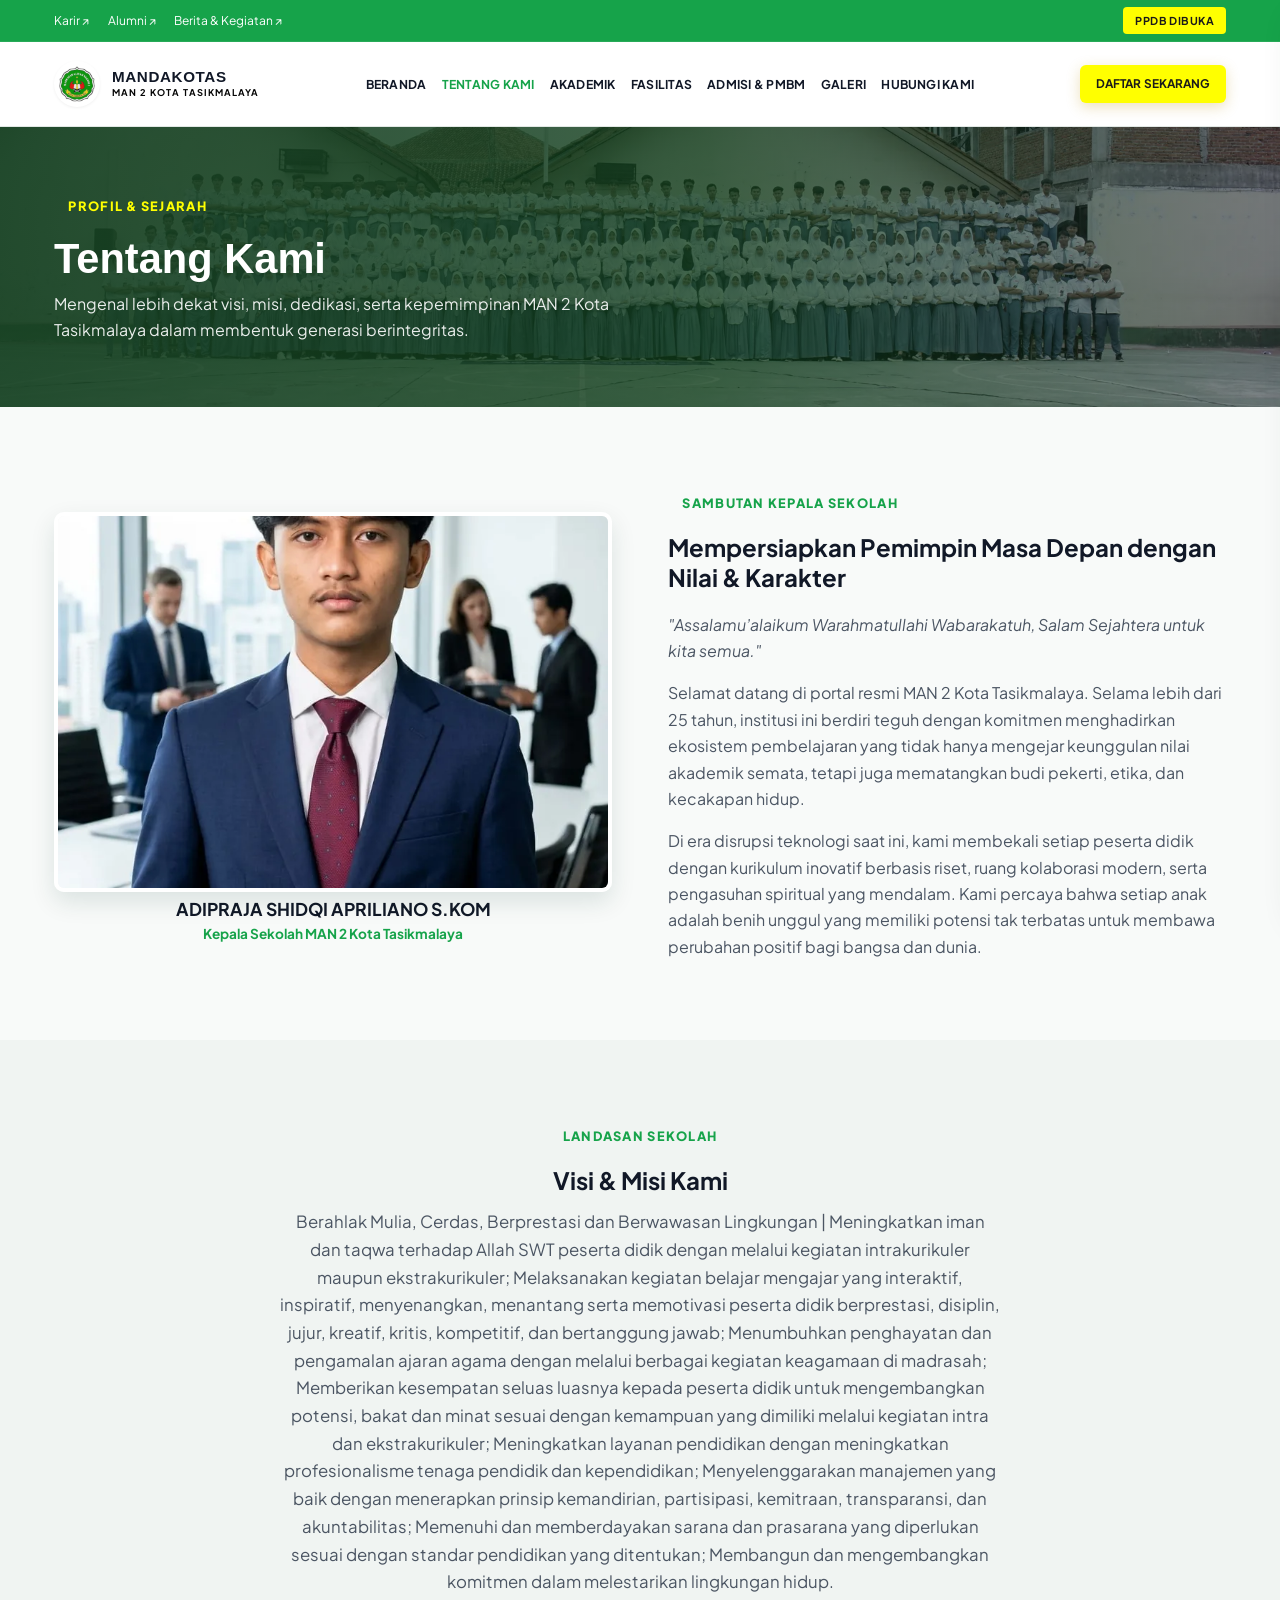
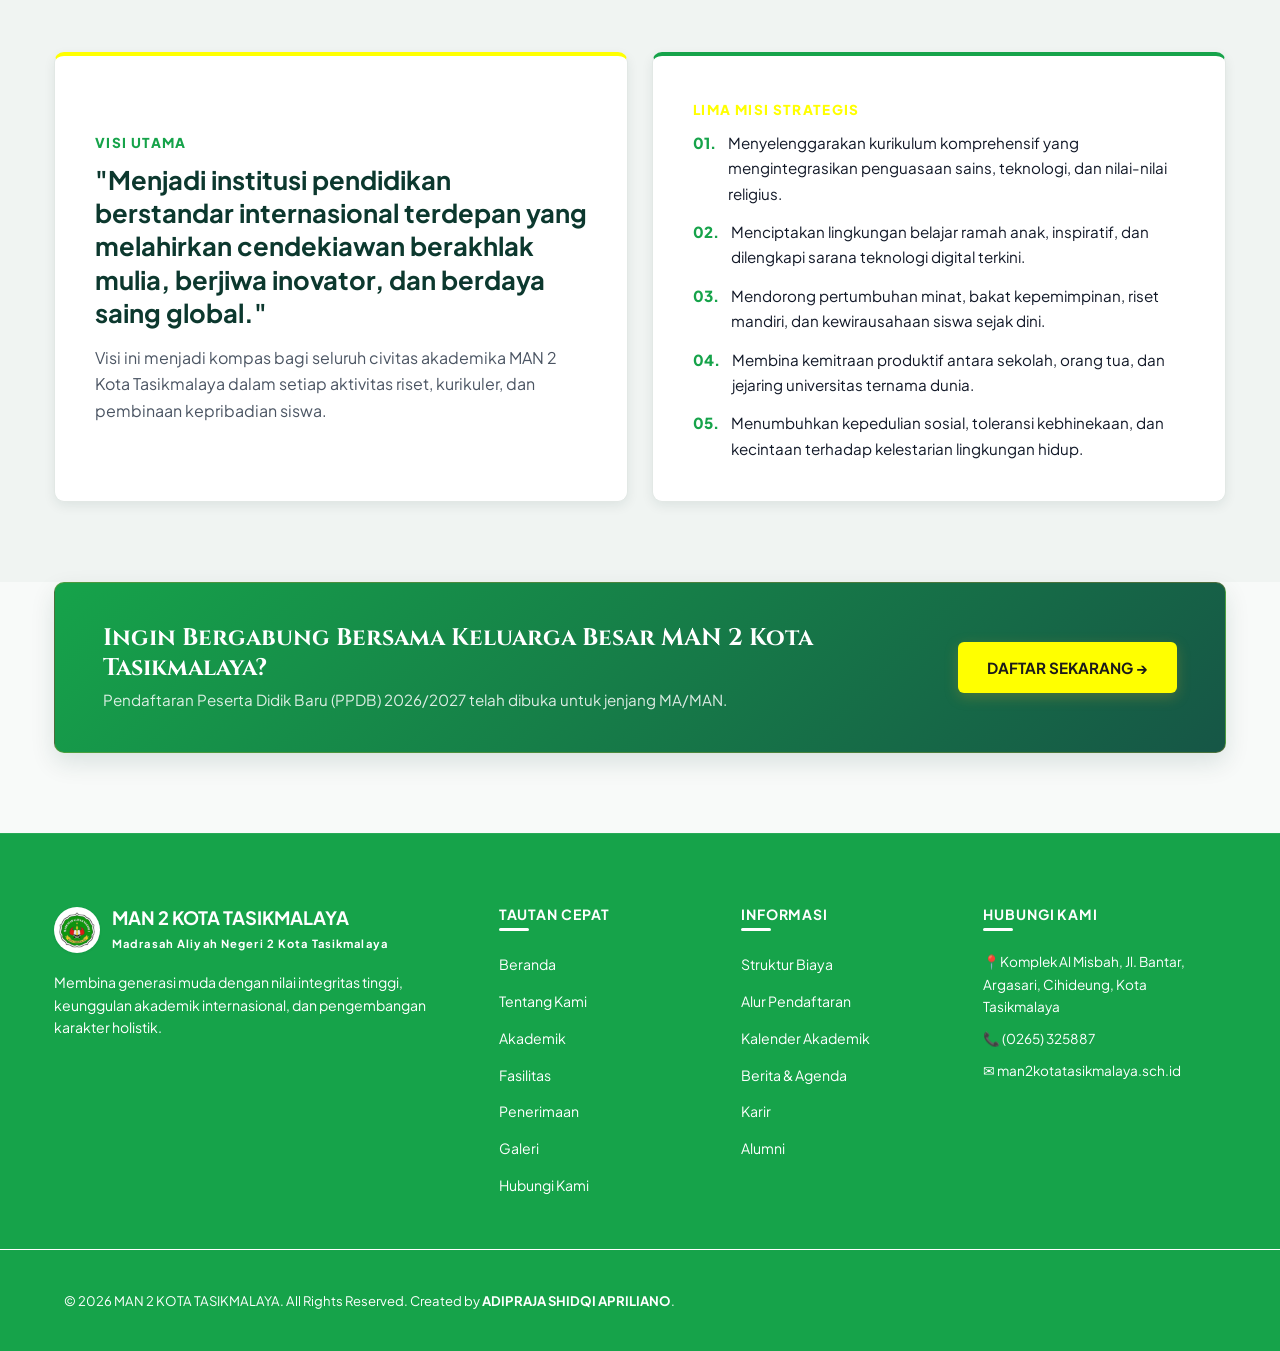
==== commit 8abaf5d8: "Optimalkan gambar ke WebP: 57 MB menjadi 4,9 MB, tambah lazy loading" ====
--- a/about.html
+++ b/about.html
@@ -97,7 +97,7 @@
 
   <!-- Page Banner -->
   <section class="adipraja_hero" style="min-height:280px;padding:3rem 0;">
-    <div class="adipraja_hero_slide adipraja_active" style="background-image: url('./assets/images/1.JPG');">
+    <div class="adipraja_hero_slide adipraja_active" style="background-image: url('./assets/images/1.webp');">
     </div>
     <div class="adipraja_hero_overlay"></div>
     <div class="adipraja_container" style="position:relative;z-index:2;">
@@ -116,7 +116,7 @@
       <div class="adipraja_welcome_grid">
 
         <div class="adipraja_welcome_visual">
-          <img src="./assets/images/CIO.jpeg" alt="Kepala sekolah MAN 2 Kota Tasikmalaya" class="adipraja_welcome_img">
+          <img src="./assets/images/CIO.webp" alt="Kepala sekolah MAN 2 Kota Tasikmalaya" class="adipraja_welcome_img" loading="lazy" decoding="async">
           <div style="margin-top:1rem;text-align:center;">
             <h4 style="font-size:1.1rem;margin-bottom:0.2rem;">ADIPRAJA SHIDQI APRILIANO S.KOM</h4>
             <p class="adipraja_principal_role">Kepala Sekolah MAN 2 Kota Tasikmalaya</p>
--- a/css/style.css
+++ b/css/style.css
@@ -137,16 +137,16 @@
 }
 
 .adipraja_btn_primary {
-  background: #16a34a;
-  color: #ffffff;
-  box-shadow: 0 4px 14px #0c382e40;
+  background: #Ffff00;
+  color: #1b1a1a;
+  box-shadow: 0 4px 14px #c59b274d;
 }
 
 .adipraja_btn_primary:hover {
-  background: #165646;
-  color: #ffffff;
+  background: #Ffff00;
+  color: #1b1a1a;
   transform: translateY(-2px);
-  box-shadow: 0 6px 18px #95970059;
+  box-shadow: 0 6px 18px #c59b274d;
 }
 
 .adipraja_btn_accent {
@@ -1915,28 +1915,9 @@
 
 /* CSS fitur utama bar */
 
-/* Banner gambar */
-.adipraja_hero {
-  width: 100%;
-  height: 250px;
-  background-image: url('gambar-banner.jpg');
-  background-size: cover;
-  background-position: center;
-  position: relative;
-}
-
-/* Konten banner */
-.adipraja_hero-content {
-  position: absolute;
-  bottom: 0;
-  width: 100%;
-  padding: 20px 5%;
-  display: flex;
-  justify-content: space-between;
-  align-items: center;
-  color: white;
-  background: rgba(0, 40, 30, 0.75);
-}
+/* CATATAN: .adipraja_hero sudah diatur di bagian "HERO / BANNER" di atas.
+   Jangan menimpa height atau background-image di sini, karena gambar slide
+   (.adipraja_hero_slide) sudah menutupi seluruh area hero. */
 
 /* Container menu */
 .adipraja_menu-container {
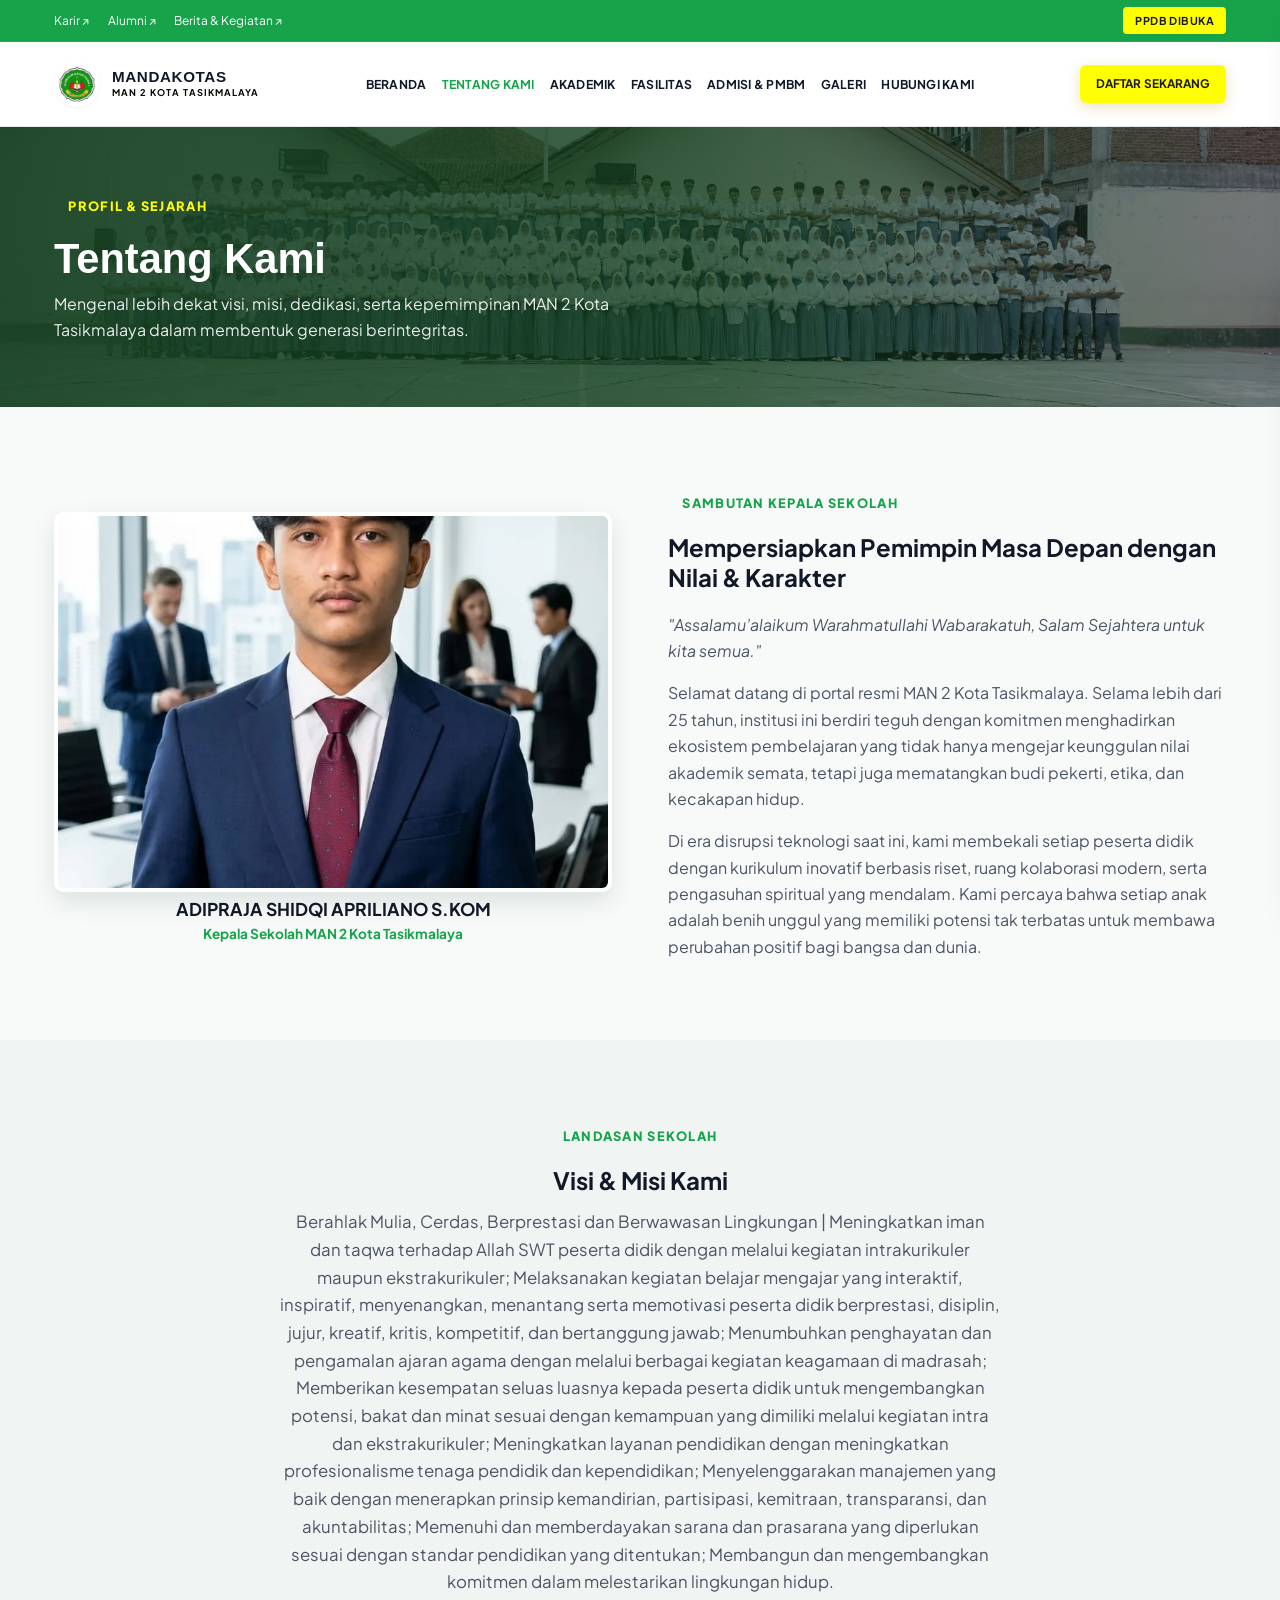
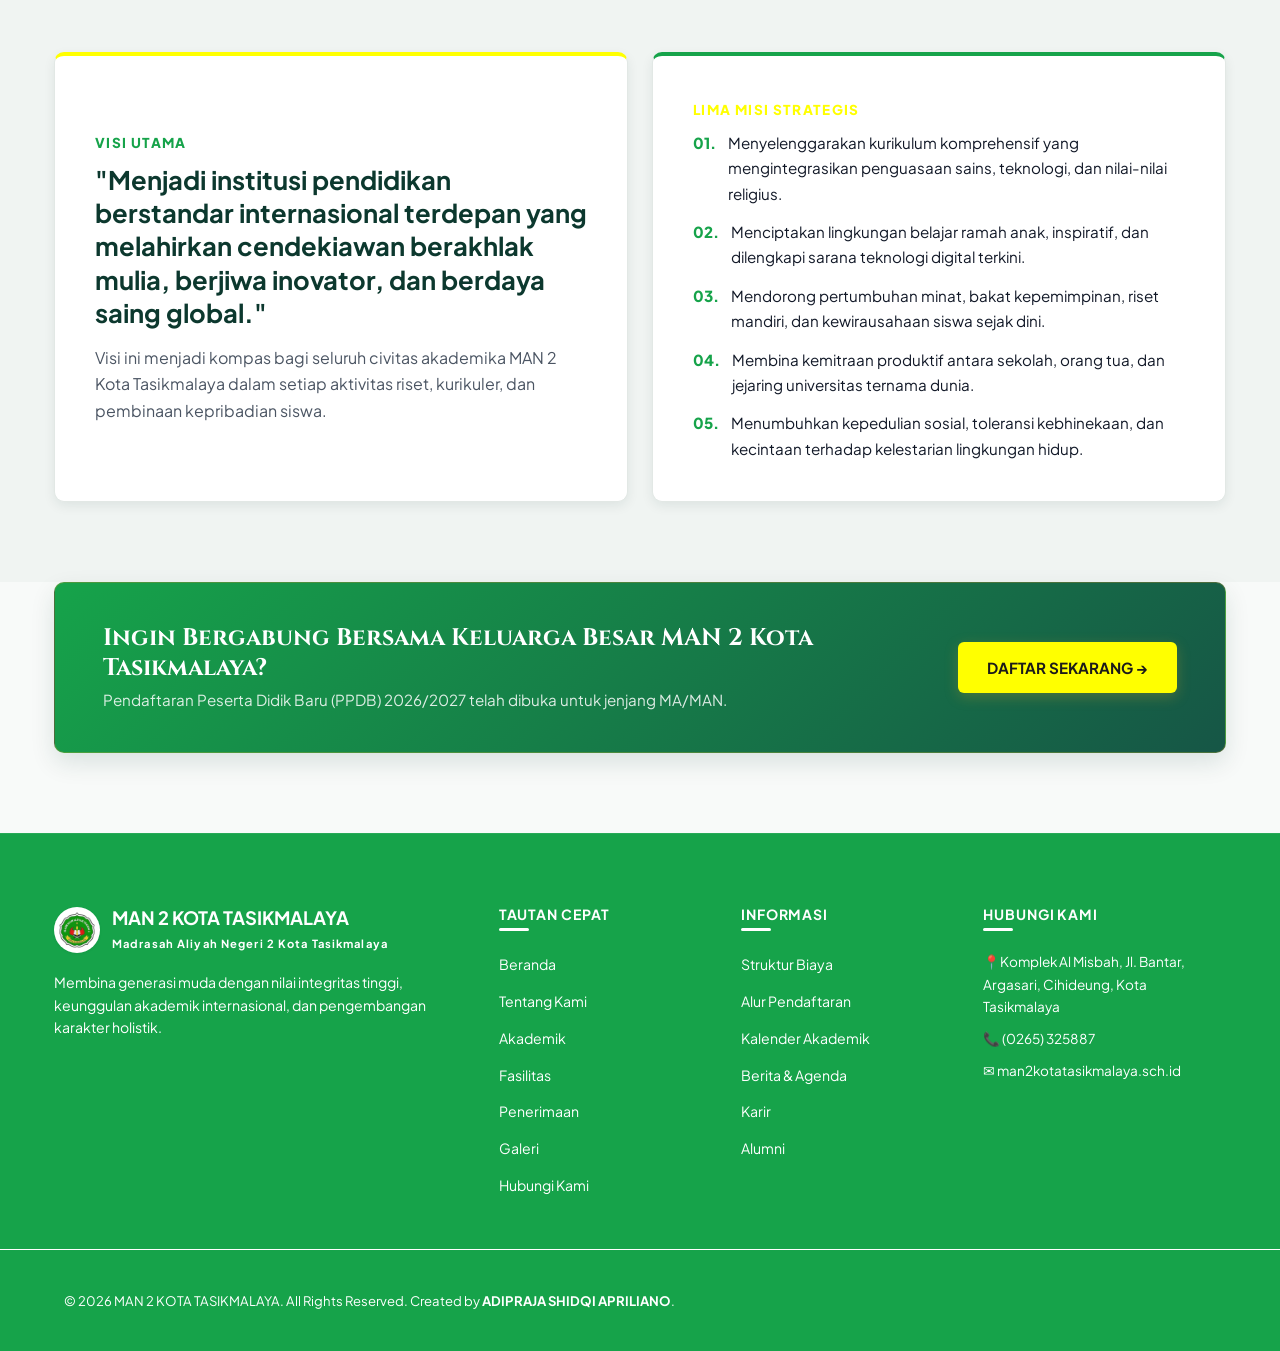
==== commit 68ff18b9: "Optimalkan logo dan favicon (285 KB menjadi 16 KB + 8 KB)" ====
--- a/about.html
+++ b/about.html
@@ -5,7 +5,7 @@
   <meta charset="UTF-8">
   <meta name="viewport" content="width=device-width, initial-scale=1.0">
   <title>TENTANG KAMI | MAN 2 KOTA TASIKMALAYA</title>
-  <link rel="icon" type="image/x-icon" href="./assets/images/LOGO MAN 2.png">
+  <link rel="icon" type="image/png" href="./assets/images/favicon-64.png">
   <link rel="stylesheet" href="css/style.css">
 </head>
 
@@ -37,7 +37,7 @@
       <!-- Brand LOGO -->
       <a href="./beranda.html" class="adipraja_brand">
         <div class="logo-icon">
-          <img src="./assets/images/LOGO MAN 2.png" alt="LOGO MAN 2">
+          <img src="./assets/images/LOGO MAN 2.webp" alt="LOGO MAN 2">
         </div>
         <div class="adipraja_brand_text">
           <h1>MANDAKOTAS</h1>
@@ -73,7 +73,7 @@
   <div class="adipraja_drawer" id="adipraja_mobile_drawer">
     <div class="adipraja_drawer_header">
       <div class="adipraja_brand">
-        <div class="logo-icon"><img src="./assets/images/LOGO MAN 2.png" alt="LOGO MAN 2"></div>
+        <div class="logo-icon"><img src="./assets/images/LOGO MAN 2.webp" alt="LOGO MAN 2"></div>
         <div class="adipraja_brand_text">
           <h2>MAN 2 KOTA</h2>
           <span>TASIKMALAYA</span>
@@ -241,7 +241,7 @@
         <div class="adipraja_footer_brand">
           <div style="display:flex;align-items:center;gap:0.75rem;margin-bottom:1rem;">
             <div class="logo-icon">
-              <img src="./assets/images/LOGO MAN 2.png" alt="LOGO MAN 2">
+              <img src="./assets/images/LOGO MAN 2.webp" alt="LOGO MAN 2">
             </div>
             <div>
               <h3 style="margin:0;font-size:1.15rem;">MAN 2 KOTA TASIKMALAYA</h3>
